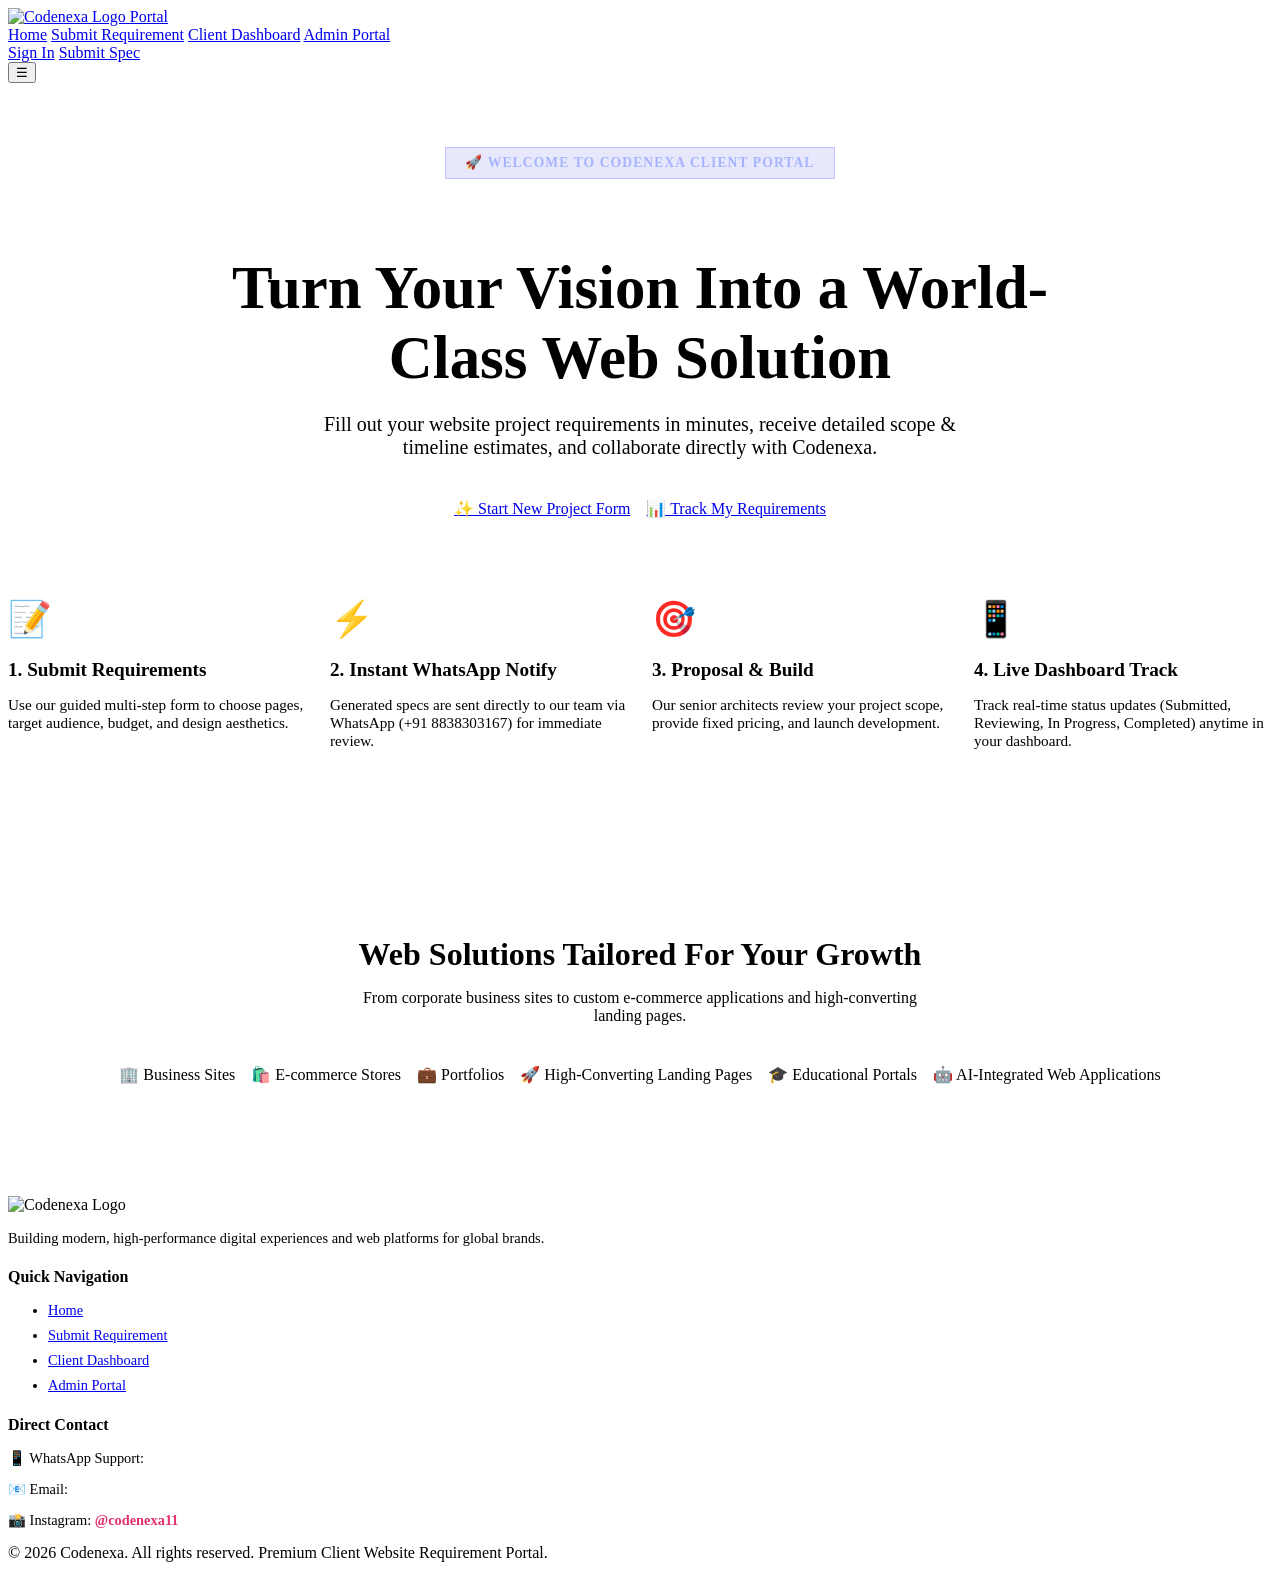
==== index.html @ 052ee28d "Add files via upload" ====
<!DOCTYPE html>
<html lang="en">
<head>
  <meta charset="UTF-8">
  <meta name="viewport" content="width=device-width, initial-scale=1.0">
  <title>Codenexa | Client Website Requirement Portal</title>
  <meta name="description" content="Submit website requirements, track project progress, and build enterprise web solutions with Codenexa.">
  <link rel="stylesheet" href="css/style.css">
</head>
<body>

  <!-- Site Header -->
  <header class="site-header">
    <div class="container navbar">
      <a href="index.html" class="logo-brand">
        <img src="images/logo.jpg" alt="Codenexa Logo" class="brand-logo-img">
        <span class="logo-tag">Portal</span>
      </a>

      <nav class="nav-links">
        <a href="index.html" class="nav-link active">Home</a>
        <a href="requirement.html" class="nav-link">Submit Requirement</a>
        <a href="dashboard.html" class="nav-link">Client Dashboard</a>
        <a href="admin.html" class="nav-link">Admin Portal</a>
      </nav>

      <div class="nav-actions" id="navAuthActions">
        <!-- Dynamically injected by auth.js -->
        <a href="login.html" class="btn btn-secondary">Sign In</a>
        <a href="requirement.html" class="btn btn-primary">Submit Spec</a>
      </div>

      <button class="mobile-toggle" aria-label="Toggle Navigation">☰</button>
    </div>
  </header>

  <!-- Main Hero Section -->
  <main class="main-content">
    <section class="hero-section" style="padding: 4rem 0; text-align: center;">
      <div class="container">
        <div style="max-width: 840px; margin: 0 auto;">
          <span style="display: inline-block; padding: 0.4rem 1.2rem; background: rgba(99, 102, 241, 0.15); border: 1px solid rgba(99, 102, 241, 0.3); color: #a5b4fc; border-radius: var(--radius-full); font-size: 0.85rem; font-weight: 600; text-transform: uppercase; letter-spacing: 0.08em; margin-bottom: 1.5rem;">
            🚀 Welcome to Codenexa Client Portal
          </span>
          <h1 style="font-size: clamp(2.4rem, 5vw, 3.8rem); line-height: 1.15; margin-bottom: 1.25rem;">
            Turn Your Vision Into a <span class="gradient-text">World-Class Web Solution</span>
          </h1>
          <p class="subtitle" style="font-size: 1.25rem; max-width: 700px; margin: 0 auto 2.5rem;">
            Fill out your website project requirements in minutes, receive detailed scope & timeline estimates, and collaborate directly with Codenexa.
          </p>

          <div style="display: flex; gap: 1rem; justify-content: center; flex-wrap: wrap;">
            <a href="requirement.html" class="btn btn-primary btn-lg">
              ✨ Start New Project Form
            </a>
            <a href="dashboard.html" class="btn btn-secondary btn-lg">
              📊 Track My Requirements
            </a>
          </div>
        </div>

        <!-- Workflow Grid -->
        <div style="display: grid; grid-template-columns: repeat(auto-fit, minmax(250px, 1fr)); gap: 1.5rem; margin-top: 5rem; text-align: left;">
          
          <div class="glass-card interactive-card">
            <div style="font-size: 2.2rem; margin-bottom: 1rem;">📝</div>
            <h3 style="font-size: 1.2rem; margin-bottom: 0.5rem;">1. Submit Requirements</h3>
            <p style="color: var(--text-secondary); font-size: 0.95rem;">
              Use our guided multi-step form to choose pages, target audience, budget, and design aesthetics.
            </p>
          </div>

          <div class="glass-card interactive-card">
            <div style="font-size: 2.2rem; margin-bottom: 1rem;">⚡</div>
            <h3 style="font-size: 1.2rem; margin-bottom: 0.5rem;">2. Instant WhatsApp Notify</h3>
            <p style="color: var(--text-secondary); font-size: 0.95rem;">
              Generated specs are sent directly to our team via WhatsApp (+91 8838303167) for immediate review.
            </p>
          </div>

          <div class="glass-card interactive-card">
            <div style="font-size: 2.2rem; margin-bottom: 1rem;">🎯</div>
            <h3 style="font-size: 1.2rem; margin-bottom: 0.5rem;">3. Proposal & Build</h3>
            <p style="color: var(--text-secondary); font-size: 0.95rem;">
              Our senior architects review your project scope, provide fixed pricing, and launch development.
            </p>
          </div>

          <div class="glass-card interactive-card">
            <div style="font-size: 2.2rem; margin-bottom: 1rem;">📱</div>
            <h3 style="font-size: 1.2rem; margin-bottom: 0.5rem;">4. Live Dashboard Track</h3>
            <p style="color: var(--text-secondary); font-size: 0.95rem;">
              Track real-time status updates (Submitted, Reviewing, In Progress, Completed) anytime in your dashboard.
            </p>
          </div>

        </div>

        <!-- Solutions Showcase -->
        <div style="margin-top: 6rem; background: var(--bg-card); border: 1px solid var(--border-color); border-radius: var(--radius-lg); padding: 3rem 2rem;">
          <h2 style="font-size: 2rem; margin-bottom: 1rem;">Web Solutions Tailored For Your Growth</h2>
          <p style="color: var(--text-secondary); max-width: 600px; margin: 0 auto 2.5rem;">
            From corporate business sites to custom e-commerce applications and high-converting landing pages.
          </p>

          <div style="display: flex; flex-wrap: wrap; gap: 1rem; justify-content: center;">
            <span class="pill-label">🏢 Business Sites</span>
            <span class="pill-label">🛍️ E-commerce Stores</span>
            <span class="pill-label">💼 Portfolios</span>
            <span class="pill-label">🚀 High-Converting Landing Pages</span>
            <span class="pill-label">🎓 Educational Portals</span>
            <span class="pill-label">🤖 AI-Integrated Web Applications</span>
          </div>
        </div>

      </div>
    </section>
  </main>

  <!-- Site Footer -->
  <footer class="site-footer">
    <div class="container">
      <div class="footer-grid">
        <div>
          <div class="logo-brand" style="margin-bottom: 1rem;">
            <img src="images/logo.jpg" alt="Codenexa Logo" class="brand-logo-img">
          </div>
          <p style="color: var(--text-secondary); font-size: 0.9rem;">
            Building modern, high-performance digital experiences and web platforms for global brands.
          </p>
        </div>

        <div>
          <h4 style="font-size: 1rem; margin-bottom: 1rem;">Quick Navigation</h4>
          <ul style="display: flex; flex-direction: column; gap: 0.5rem; font-size: 0.9rem;">
            <li><a href="index.html">Home</a></li>
            <li><a href="requirement.html">Submit Requirement</a></li>
            <li><a href="dashboard.html">Client Dashboard</a></li>
            <li><a href="admin.html">Admin Portal</a></li>
          </ul>
        </div>

        <div>
          <h4 style="font-size: 1rem; margin-bottom: 1rem;">Direct Contact</h4>
          <p style="color: var(--text-secondary); font-size: 0.9rem; margin-bottom: 0.5rem;">
            📱 WhatsApp Support: <strong style="color: #fff;">+91 8838303167</strong>
          </p>
          <p style="color: var(--text-secondary); font-size: 0.9rem; margin-bottom: 0.5rem;">
            📧 Email: <a href="mailto:codenexa11@gmail.com" style="color: #fff; font-weight: 600; text-decoration: none;">codenexa11@gmail.com</a>
          </p>
          <p style="color: var(--text-secondary); font-size: 0.9rem;">
            📸 Instagram: <a href="https://www.instagram.com/codenexa11?igsh=YTJra3RnbTBhNzlj" target="_blank" rel="noopener noreferrer" style="color: #e1306c; font-weight: 600; text-decoration: none;">@codenexa11</a>
          </p>
        </div>
      </div>

      <div class="footer-bottom">
        &copy; 2026 Codenexa. All rights reserved. Premium Client Website Requirement Portal.
      </div>
    </div>
  </footer>

  <script src="js/app.js"></script>
  <script src="js/auth.js"></script>
</body>
</html>
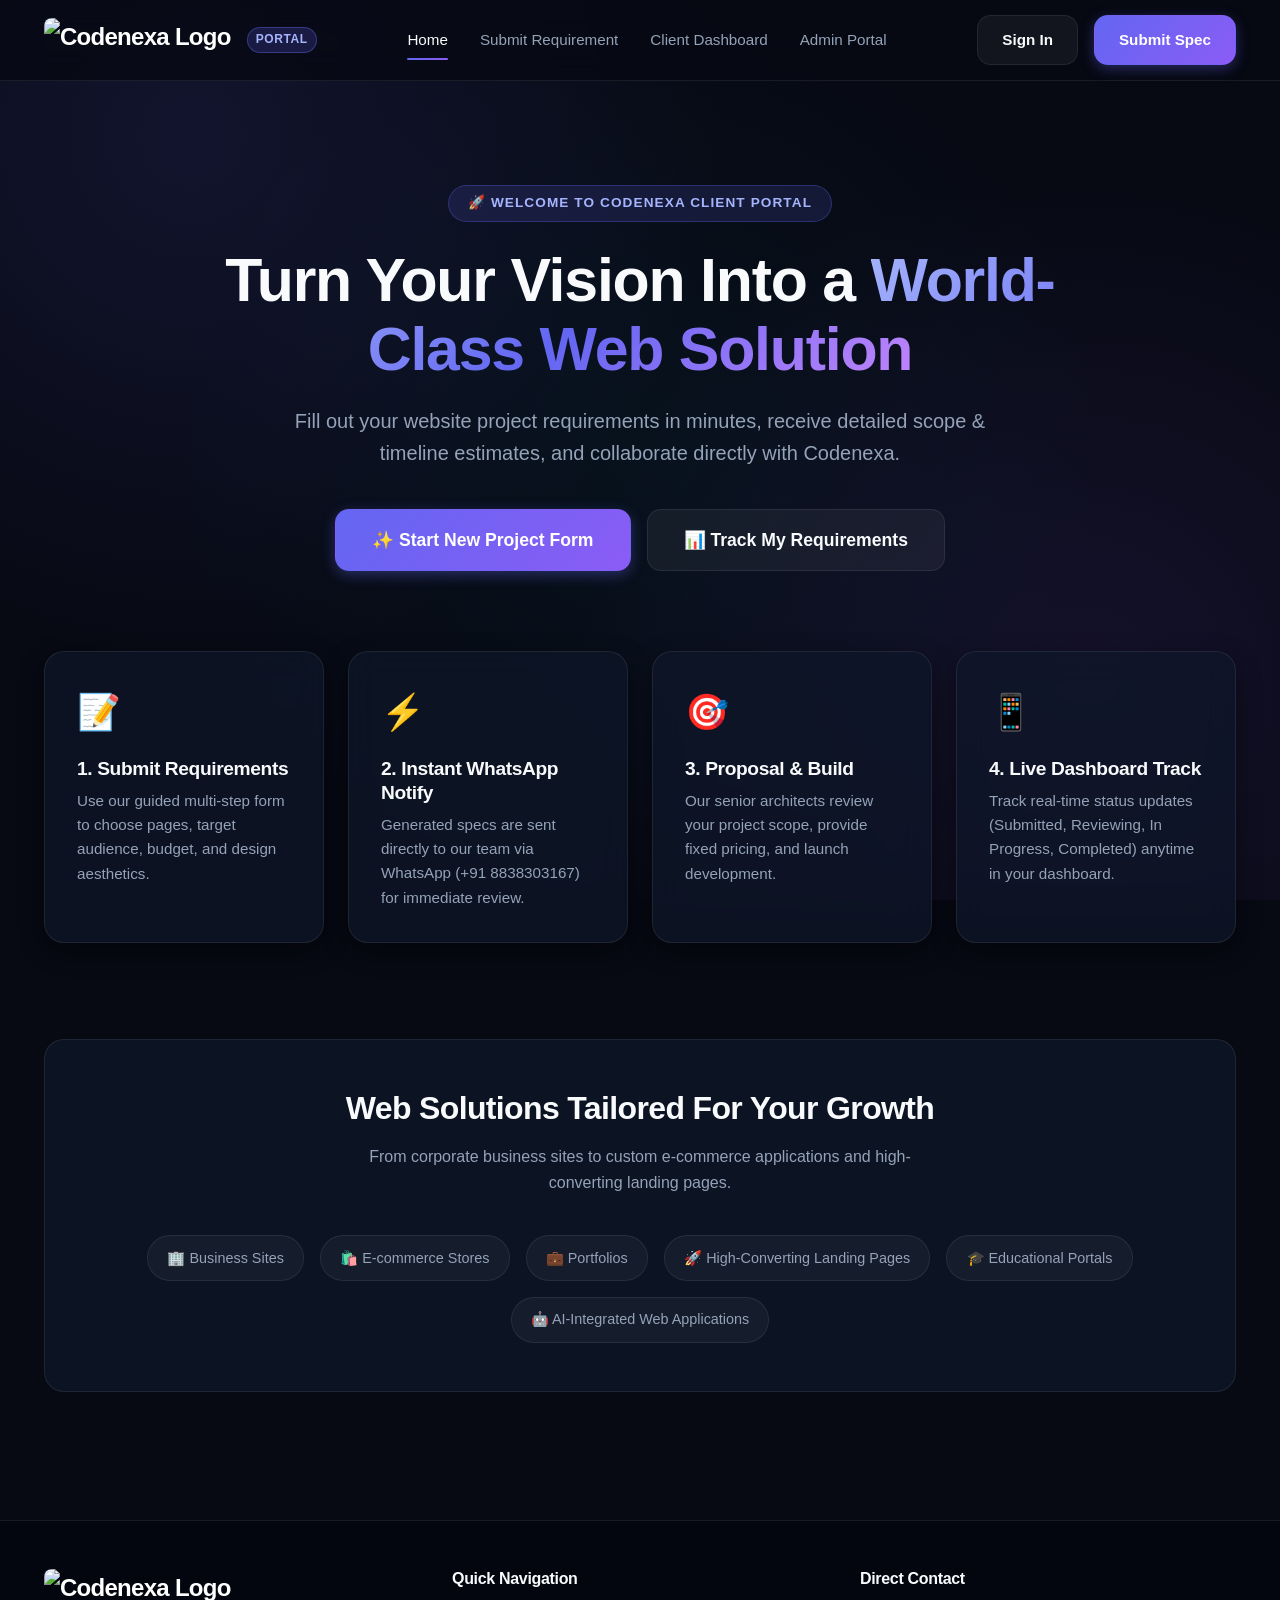
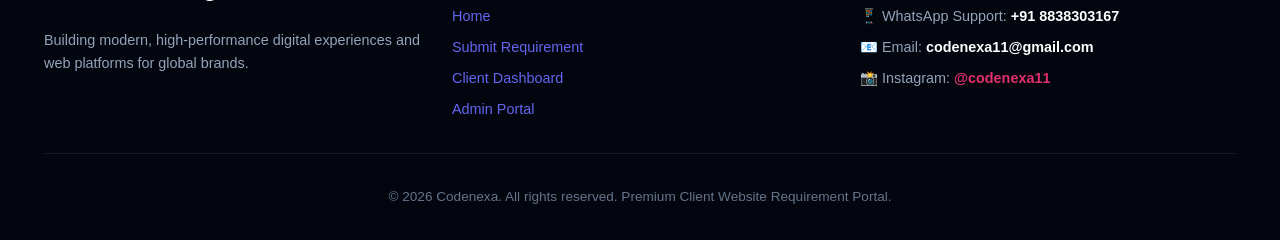
==== commit 19a29f52: "Update index.html" ====
--- a/index.html
+++ b/index.html
@@ -5,7 +5,7 @@
   <meta name="viewport" content="width=device-width, initial-scale=1.0">
   <title>Codenexa | Client Website Requirement Portal</title>
   <meta name="description" content="Submit website requirements, track project progress, and build enterprise web solutions with Codenexa.">
-  <link rel="stylesheet" href="css/style.css">
+  <link rel="stylesheet" href="./style.css">
 </head>
 <body>
 
--- a/style.css
+++ b/style.css
@@ -0,0 +1,854 @@
+/* ==========================================================================
+   Codenexa Client Portal - Core Design System & Stylesheet
+   ========================================================================== */
+
+@import url('https://fonts.googleapis.com/css2?family=Plus+Jakarta+Sans:wght@300;400;500;600;700;800&display=swap');
+
+:root {
+  /* Color Palette - Dark Cyber Tech Theme */
+  --bg-dark: #070913;
+  --bg-card: rgba(15, 23, 42, 0.75);
+  --bg-card-hover: rgba(30, 41, 59, 0.85);
+  --bg-surface: #0f172a;
+  --bg-input: rgba(15, 23, 42, 0.8);
+  --border-color: rgba(255, 255, 255, 0.08);
+  --border-focus: #6366f1;
+  --border-light: rgba(255, 255, 255, 0.15);
+
+  /* Primary Brand Colors */
+  --primary: #6366f1;
+  --primary-hover: #4f46e5;
+  --primary-light: rgba(99, 102, 241, 0.15);
+  --secondary: #8b5cf6;
+  --accent: #06b6d4;
+
+  /* Status Colors */
+  --status-submitted: #3b82f6;
+  --status-reviewing: #f59e0b;
+  --status-inprogress: #8b5cf6;
+  --status-completed: #10b981;
+
+  /* Text Colors */
+  --text-primary: #f8fafc;
+  --text-secondary: #94a3b8;
+  --text-muted: #64748b;
+  --text-on-primary: #ffffff;
+
+  /* Elevation & Effects */
+  --shadow-sm: 0 2px 8px rgba(0, 0, 0, 0.3);
+  --shadow-md: 0 8px 24px rgba(0, 0, 0, 0.4);
+  --shadow-lg: 0 16px 40px rgba(0, 0, 0, 0.6);
+  --shadow-glow: 0 0 25px rgba(99, 102, 241, 0.25);
+  --glass-bg: rgba(15, 23, 42, 0.7);
+  --glass-border: rgba(255, 255, 255, 0.08);
+  --glass-blur: blur(16px);
+
+  /* Spacing & Layout */
+  --radius-sm: 8px;
+  --radius-md: 14px;
+  --radius-lg: 20px;
+  --radius-full: 9999px;
+  --transition: all 0.25s cubic-bezier(0.4, 0, 0.2, 1);
+  --font-main: 'Plus Jakarta Sans', -apple-system, BlinkMacSystemFont, sans-serif;
+}
+
+/* Base Reset & Layout */
+*, *::before, *::after {
+  box-sizing: border-box;
+  margin: 0;
+  padding: 0;
+}
+
+html {
+  scroll-behavior: smooth;
+  font-size: 16px;
+}
+
+body {
+  font-family: var(--font-main);
+  background-color: var(--bg-dark);
+  color: var(--text-primary);
+  line-height: 1.6;
+  min-height: 100vh;
+  display: flex;
+  flex-direction: column;
+  background-image: 
+    radial-gradient(circle at 15% 15%, rgba(99, 102, 241, 0.12) 0%, transparent 40%),
+    radial-gradient(circle at 85% 75%, rgba(139, 92, 246, 0.1) 0%, transparent 40%),
+    radial-gradient(circle at 50% 50%, rgba(6, 182, 212, 0.05) 0%, transparent 60%);
+  background-attachment: fixed;
+}
+
+a {
+  color: var(--primary);
+  text-decoration: none;
+  transition: var(--transition);
+}
+
+a:hover {
+  color: var(--secondary);
+}
+
+ul {
+  list-style: none;
+}
+
+.container {
+  width: 100%;
+  max-width: 1240px;
+  margin: 0 auto;
+  padding: 0 1.5rem;
+}
+
+.main-content {
+  flex: 1;
+  padding: 2.5rem 0 4rem;
+}
+
+/* Typography Helpers */
+h1, h2, h3, h4, h5, h6 {
+  color: var(--text-primary);
+  font-weight: 700;
+  line-height: 1.25;
+  letter-spacing: -0.02em;
+}
+
+.gradient-text {
+  background: linear-gradient(135deg, #a5b4fc 0%, #6366f1 50%, #c084fc 100%);
+  -webkit-background-clip: text;
+  -webkit-text-fill-color: transparent;
+}
+
+.subtitle {
+  color: var(--text-secondary);
+  font-size: 1.1rem;
+  margin-top: 0.5rem;
+}
+
+/* Header & Navigation */
+.site-header {
+  position: sticky;
+  top: 0;
+  z-index: 100;
+  background: rgba(7, 9, 19, 0.8);
+  backdrop-filter: var(--glass-blur);
+  -webkit-backdrop-filter: var(--glass-blur);
+  border-bottom: 1px solid var(--border-color);
+}
+
+.navbar {
+  display: flex;
+  align-items: center;
+  justify-content: space-between;
+  height: 80px;
+}
+
+.logo-brand {
+  display: flex;
+  align-items: center;
+  gap: 0.75rem;
+  font-size: 1.5rem;
+  font-weight: 800;
+  color: #fff;
+  letter-spacing: -0.03em;
+}
+
+.brand-logo-img {
+  height: 44px;
+  width: auto;
+  border-radius: 8px;
+  object-fit: contain;
+}
+
+.logo-icon {
+  width: 38px;
+  height: 38px;
+  background: linear-gradient(135deg, var(--primary), var(--secondary));
+  border-radius: var(--radius-sm);
+  display: flex;
+  align-items: center;
+  justify-content: center;
+  color: white;
+  font-weight: 800;
+  font-size: 1.2rem;
+  box-shadow: 0 4px 12px rgba(99, 102, 241, 0.4);
+}
+
+.logo-tag {
+  font-size: 0.75rem;
+  padding: 0.15rem 0.5rem;
+  background: rgba(99, 102, 241, 0.2);
+  border: 1px solid rgba(99, 102, 241, 0.4);
+  color: #a5b4fc;
+  border-radius: var(--radius-full);
+  text-transform: uppercase;
+  letter-spacing: 0.05em;
+  margin-left: 0.25rem;
+}
+
+.nav-links {
+  display: flex;
+  align-items: center;
+  gap: 2rem;
+}
+
+.nav-link {
+  color: var(--text-secondary);
+  font-weight: 500;
+  font-size: 0.95rem;
+  position: relative;
+  padding: 0.5rem 0;
+}
+
+.nav-link:hover, .nav-link.active {
+  color: var(--text-primary);
+}
+
+.nav-link.active::after {
+  content: '';
+  position: absolute;
+  bottom: 0;
+  left: 0;
+  width: 100%;
+  height: 2px;
+  background: linear-gradient(90deg, var(--primary), var(--secondary));
+  border-radius: 2px;
+}
+
+.nav-actions {
+  display: flex;
+  align-items: center;
+  gap: 1rem;
+}
+
+.mobile-toggle {
+  display: none;
+  background: none;
+  border: none;
+  color: var(--text-primary);
+  font-size: 1.5rem;
+  cursor: pointer;
+  padding: 0.5rem;
+}
+
+/* Buttons */
+.btn {
+  display: inline-flex;
+  align-items: center;
+  justify-content: center;
+  gap: 0.6rem;
+  padding: 0.75rem 1.5rem;
+  font-size: 0.95rem;
+  font-weight: 600;
+  border-radius: var(--radius-md);
+  border: 1px solid transparent;
+  cursor: pointer;
+  transition: var(--transition);
+  text-decoration: none;
+  white-space: nowrap;
+}
+
+.btn-primary {
+  background: linear-gradient(135deg, var(--primary), var(--secondary));
+  color: white;
+  box-shadow: 0 4px 14px rgba(99, 102, 241, 0.35);
+}
+
+.btn-primary:hover {
+  background: linear-gradient(135deg, var(--primary-hover), #7c3aed);
+  transform: translateY(-2px);
+  box-shadow: 0 6px 20px rgba(99, 102, 241, 0.45);
+  color: white;
+}
+
+.btn-secondary {
+  background: rgba(255, 255, 255, 0.05);
+  border-color: var(--border-color);
+  color: var(--text-primary);
+}
+
+.btn-secondary:hover {
+  background: rgba(255, 255, 255, 0.1);
+  border-color: var(--border-light);
+  color: white;
+}
+
+.btn-outline {
+  background: transparent;
+  border-color: var(--primary);
+  color: var(--primary);
+}
+
+.btn-outline:hover {
+  background: var(--primary-light);
+  color: white;
+}
+
+.btn-whatsapp {
+  background: #25D366;
+  color: white;
+  box-shadow: 0 4px 14px rgba(37, 211, 102, 0.3);
+}
+
+.btn-whatsapp:hover {
+  background: #1eb857;
+  color: white;
+  transform: translateY(-2px);
+  box-shadow: 0 6px 20px rgba(37, 211, 102, 0.4);
+}
+
+.btn-lg {
+  padding: 1rem 2.25rem;
+  font-size: 1.1rem;
+  border-radius: var(--radius-md);
+}
+
+.btn-full {
+  width: 100%;
+}
+
+.btn:disabled {
+  opacity: 0.6;
+  cursor: not-allowed;
+  transform: none !important;
+}
+
+/* Glass Card Components */
+.glass-card {
+  background: var(--glass-bg);
+  backdrop-filter: var(--glass-blur);
+  -webkit-backdrop-filter: var(--glass-blur);
+  border: 1px solid var(--glass-border);
+  border-radius: var(--radius-lg);
+  padding: 2rem;
+  box-shadow: var(--shadow-md);
+  transition: var(--transition);
+}
+
+.glass-card:hover {
+  border-color: rgba(255, 255, 255, 0.15);
+}
+
+.interactive-card:hover {
+  transform: translateY(-4px);
+  box-shadow: var(--shadow-lg), var(--shadow-glow);
+}
+
+/* Forms & Controls */
+.form-group {
+  margin-bottom: 1.5rem;
+}
+
+.form-row {
+  display: grid;
+  grid-template-columns: repeat(auto-fit, minmax(260px, 1fr));
+  gap: 1.25rem;
+}
+
+.form-label {
+  display: block;
+  font-size: 0.9rem;
+  font-weight: 600;
+  color: var(--text-primary);
+  margin-bottom: 0.5rem;
+}
+
+.form-label span.required {
+  color: #f43f5e;
+}
+
+.form-control {
+  width: 100%;
+  padding: 0.85rem 1.1rem;
+  background-color: var(--bg-input);
+  border: 1px solid var(--border-color);
+  border-radius: var(--radius-md);
+  color: var(--text-primary);
+  font-family: var(--font-main);
+  font-size: 0.95rem;
+  transition: var(--transition);
+  outline: none;
+}
+
+.form-control:focus {
+  border-color: var(--border-focus);
+  box-shadow: 0 0 0 3px rgba(99, 102, 241, 0.2);
+  background-color: rgba(15, 23, 42, 0.95);
+}
+
+.form-control::placeholder {
+  color: var(--text-muted);
+}
+
+select.form-control {
+  appearance: none;
+  background-image: url("data:image/svg+xml,%3Csvg xmlns='http://www.w3.org/2000/svg' width='16' height='16' viewBox='0 0 24 24' fill='none' stroke='%94a3b8' stroke-width='2' stroke-linecap='round' stroke-linejoin='round'%3E%3Cpolyline points='6 9 12 15 18 9'%3E%3C/polyline%3E%3C/svg%3E");
+  background-repeat: no-repeat;
+  background-position: right 1rem center;
+  padding-right: 2.5rem;
+}
+
+textarea.form-control {
+  min-height: 120px;
+  resize: vertical;
+}
+
+/* Checkbox & Radio Pills */
+.pill-grid {
+  display: flex;
+  flex-wrap: wrap;
+  gap: 0.75rem;
+}
+
+.pill-item {
+  position: relative;
+}
+
+.pill-item input[type="checkbox"],
+.pill-item input[type="radio"] {
+  position: absolute;
+  opacity: 0;
+  width: 0;
+  height: 0;
+}
+
+.pill-label {
+  display: inline-flex;
+  align-items: center;
+  gap: 0.5rem;
+  padding: 0.65rem 1.2rem;
+  background: rgba(255, 255, 255, 0.04);
+  border: 1px solid var(--border-color);
+  border-radius: var(--radius-full);
+  color: var(--text-secondary);
+  font-size: 0.9rem;
+  font-weight: 500;
+  cursor: pointer;
+  transition: var(--transition);
+  user-select: none;
+}
+
+.pill-item input:checked + .pill-label {
+  background: rgba(99, 102, 241, 0.18);
+  border-color: var(--primary);
+  color: #fff;
+  box-shadow: 0 2px 10px rgba(99, 102, 241, 0.2);
+}
+
+.pill-label:hover {
+  background: rgba(255, 255, 255, 0.08);
+  border-color: var(--border-light);
+  color: var(--text-primary);
+}
+
+/* Dropzone & File Upload */
+.file-dropzone {
+  border: 2px dashed rgba(255, 255, 255, 0.15);
+  border-radius: var(--radius-md);
+  padding: 2.5rem 1.5rem;
+  text-align: center;
+  background: rgba(15, 23, 42, 0.4);
+  cursor: pointer;
+  transition: var(--transition);
+}
+
+.file-dropzone:hover, .file-dropzone.dragover {
+  border-color: var(--primary);
+  background: rgba(99, 102, 241, 0.05);
+}
+
+.dropzone-icon {
+  font-size: 2.5rem;
+  color: var(--primary);
+  margin-bottom: 0.75rem;
+}
+
+.file-list {
+  margin-top: 1rem;
+  display: flex;
+  flex-direction: column;
+  gap: 0.5rem;
+}
+
+.file-chip {
+  display: flex;
+  align-items: center;
+  justify-content: space-between;
+  padding: 0.6rem 1rem;
+  background: rgba(255, 255, 255, 0.05);
+  border: 1px solid var(--border-color);
+  border-radius: var(--radius-sm);
+  font-size: 0.88rem;
+}
+
+.file-chip-remove {
+  background: none;
+  border: none;
+  color: #f43f5e;
+  cursor: pointer;
+  font-size: 1.1rem;
+  padding: 0.2rem;
+  display: flex;
+  align-items: center;
+}
+
+/* Status Badges */
+.badge {
+  display: inline-flex;
+  align-items: center;
+  gap: 0.4rem;
+  padding: 0.35rem 0.85rem;
+  border-radius: var(--radius-full);
+  font-size: 0.8rem;
+  font-weight: 600;
+  text-transform: capitalize;
+}
+
+.badge-submitted {
+  background: rgba(59, 130, 246, 0.15);
+  color: #60a5fa;
+  border: 1px solid rgba(59, 130, 246, 0.3);
+}
+
+.badge-reviewing {
+  background: rgba(245, 158, 11, 0.15);
+  color: #fbbf24;
+  border: 1px solid rgba(245, 158, 11, 0.3);
+}
+
+.badge-inprogress {
+  background: rgba(139, 92, 246, 0.15);
+  color: #c084fc;
+  border: 1px solid rgba(139, 92, 246, 0.3);
+}
+
+.badge-completed {
+  background: rgba(16, 185, 129, 0.15);
+  color: #34d399;
+  border: 1px solid rgba(16, 185, 129, 0.3);
+}
+
+/* Stat Cards */
+.stats-grid {
+  display: grid;
+  grid-template-columns: repeat(auto-fit, minmax(220px, 1fr));
+  gap: 1.25rem;
+  margin-bottom: 2rem;
+}
+
+.stat-card {
+  display: flex;
+  align-items: center;
+  gap: 1.25rem;
+}
+
+.stat-icon {
+  width: 54px;
+  height: 54px;
+  border-radius: var(--radius-md);
+  display: flex;
+  align-items: center;
+  justify-content: center;
+  font-size: 1.5rem;
+  background: rgba(99, 102, 241, 0.15);
+  color: var(--primary);
+  border: 1px solid rgba(99, 102, 241, 0.2);
+}
+
+.stat-value {
+  font-size: 1.8rem;
+  font-weight: 800;
+  color: var(--text-primary);
+  line-height: 1.1;
+}
+
+.stat-label {
+  font-size: 0.85rem;
+  color: var(--text-secondary);
+  font-weight: 500;
+}
+
+/* Tables */
+.table-responsive {
+  width: 100%;
+  overflow-x: auto;
+}
+
+.custom-table {
+  width: 100%;
+  border-collapse: separate;
+  border-spacing: 0;
+}
+
+.custom-table th {
+  background: rgba(255, 255, 255, 0.02);
+  color: var(--text-secondary);
+  font-size: 0.8rem;
+  font-weight: 700;
+  text-transform: uppercase;
+  letter-spacing: 0.05em;
+  padding: 1rem 1.25rem;
+  text-align: left;
+  border-bottom: 1px solid var(--border-color);
+}
+
+.custom-table td {
+  padding: 1.1rem 1.25rem;
+  border-bottom: 1px solid var(--border-color);
+  font-size: 0.92rem;
+  color: var(--text-primary);
+  vertical-align: middle;
+}
+
+.custom-table tbody tr {
+  transition: var(--transition);
+}
+
+.custom-table tbody tr:hover {
+  background: rgba(255, 255, 255, 0.03);
+}
+
+/* Modals */
+.modal-overlay {
+  position: fixed;
+  inset: 0;
+  background: rgba(3, 7, 18, 0.8);
+  backdrop-filter: blur(8px);
+  z-index: 1000;
+  display: flex;
+  align-items: center;
+  justify-content: center;
+  padding: 1.5rem;
+  opacity: 0;
+  visibility: hidden;
+  transition: var(--transition);
+}
+
+.modal-overlay.active {
+  opacity: 1;
+  visibility: visible;
+}
+
+.modal-container {
+  background: #0f172a;
+  border: 1px solid var(--border-light);
+  border-radius: var(--radius-lg);
+  width: 100%;
+  max-width: 720px;
+  max-height: 90vh;
+  overflow-y: auto;
+  box-shadow: var(--shadow-lg);
+  transform: scale(0.95);
+  transition: var(--transition);
+}
+
+.modal-overlay.active .modal-container {
+  transform: scale(1);
+}
+
+.modal-header {
+  padding: 1.5rem 2rem;
+  border-bottom: 1px solid var(--border-color);
+  display: flex;
+  align-items: center;
+  justify-content: space-between;
+}
+
+.modal-close {
+  background: none;
+  border: none;
+  color: var(--text-secondary);
+  font-size: 1.5rem;
+  cursor: pointer;
+  transition: var(--transition);
+}
+
+.modal-close:hover {
+  color: #fff;
+}
+
+.modal-body {
+  padding: 2rem;
+}
+
+/* Multi-Step Wizard */
+.wizard-steps {
+  display: flex;
+  justify-content: space-between;
+  position: relative;
+  margin-bottom: 2.5rem;
+}
+
+.wizard-steps::before {
+  content: '';
+  position: absolute;
+  top: 20px;
+  left: 0;
+  right: 0;
+  height: 2px;
+  background: rgba(255, 255, 255, 0.1);
+  z-index: 1;
+}
+
+.wizard-step {
+  position: relative;
+  z-index: 2;
+  display: flex;
+  flex-direction: column;
+  align-items: center;
+  gap: 0.5rem;
+  cursor: pointer;
+}
+
+.step-number {
+  width: 42px;
+  height: 42px;
+  border-radius: var(--radius-full);
+  background: #0f172a;
+  border: 2px solid var(--border-color);
+  color: var(--text-secondary);
+  display: flex;
+  align-items: center;
+  justify-content: center;
+  font-weight: 700;
+  font-size: 0.95rem;
+  transition: var(--transition);
+}
+
+.step-label {
+  font-size: 0.8rem;
+  font-weight: 600;
+  color: var(--text-secondary);
+  text-align: center;
+}
+
+.wizard-step.active .step-number {
+  background: var(--primary);
+  border-color: var(--primary);
+  color: white;
+  box-shadow: 0 0 15px rgba(99, 102, 241, 0.5);
+}
+
+.wizard-step.active .step-label {
+  color: var(--text-primary);
+}
+
+.wizard-step.completed .step-number {
+  background: #10b981;
+  border-color: #10b981;
+  color: white;
+}
+
+.form-step-content {
+  display: none;
+}
+
+.form-step-content.active {
+  display: block;
+  animation: fadeIn 0.3s ease;
+}
+
+@keyframes fadeIn {
+  from { opacity: 0; transform: translateY(8px); }
+  to { opacity: 1; transform: translateY(0); }
+}
+
+/* Toast Notifications */
+.toast-container {
+  position: fixed;
+  bottom: 2rem;
+  right: 2rem;
+  z-index: 9999;
+  display: flex;
+  flex-direction: column;
+  gap: 0.75rem;
+}
+
+.toast {
+  padding: 1rem 1.5rem;
+  border-radius: var(--radius-md);
+  background: #0f172a;
+  border: 1px solid var(--border-light);
+  color: white;
+  font-size: 0.9rem;
+  font-weight: 500;
+  box-shadow: var(--shadow-lg);
+  display: flex;
+  align-items: center;
+  gap: 0.75rem;
+  animation: slideInRight 0.3s ease;
+}
+
+.toast-success { border-left: 4px solid #10b981; }
+.toast-error { border-left: 4px solid #f43f5e; }
+.toast-info { border-left: 4px solid var(--primary); }
+
+@keyframes slideInRight {
+  from { transform: translateX(100%); opacity: 0; }
+  to { transform: translateX(0); opacity: 1; }
+}
+
+/* Footer */
+.site-footer {
+  background: rgba(5, 7, 15, 0.95);
+  border-top: 1px solid var(--border-color);
+  padding: 3rem 0 2rem;
+  margin-top: auto;
+}
+
+.footer-grid {
+  display: grid;
+  grid-template-columns: repeat(auto-fit, minmax(220px, 1fr));
+  gap: 2rem;
+  margin-bottom: 2rem;
+}
+
+.footer-bottom {
+  text-align: center;
+  padding-top: 2rem;
+  border-top: 1px solid var(--border-color);
+  color: var(--text-muted);
+  font-size: 0.85rem;
+}
+
+/* Responsive Rules */
+@media (max-width: 992px) {
+  .navbar {
+    height: 70px;
+  }
+  .nav-links {
+    position: fixed;
+    top: 70px;
+    left: 0;
+    right: 0;
+    background: #0f172a;
+    border-bottom: 1px solid var(--border-color);
+    flex-direction: column;
+    padding: 1.5rem;
+    gap: 1.25rem;
+    transform: translateY(-150%);
+    transition: var(--transition);
+  }
+  .nav-links.active {
+    transform: translateY(0);
+  }
+  .mobile-toggle {
+    display: block;
+  }
+}
+
+@media (max-width: 640px) {
+  .wizard-steps {
+    overflow-x: auto;
+    padding-bottom: 0.5rem;
+  }
+  .step-label {
+    display: none;
+  }
+  .container {
+    padding: 0 1rem;
+  }
+  .glass-card {
+    padding: 1.5rem 1rem;
+  }
+}
